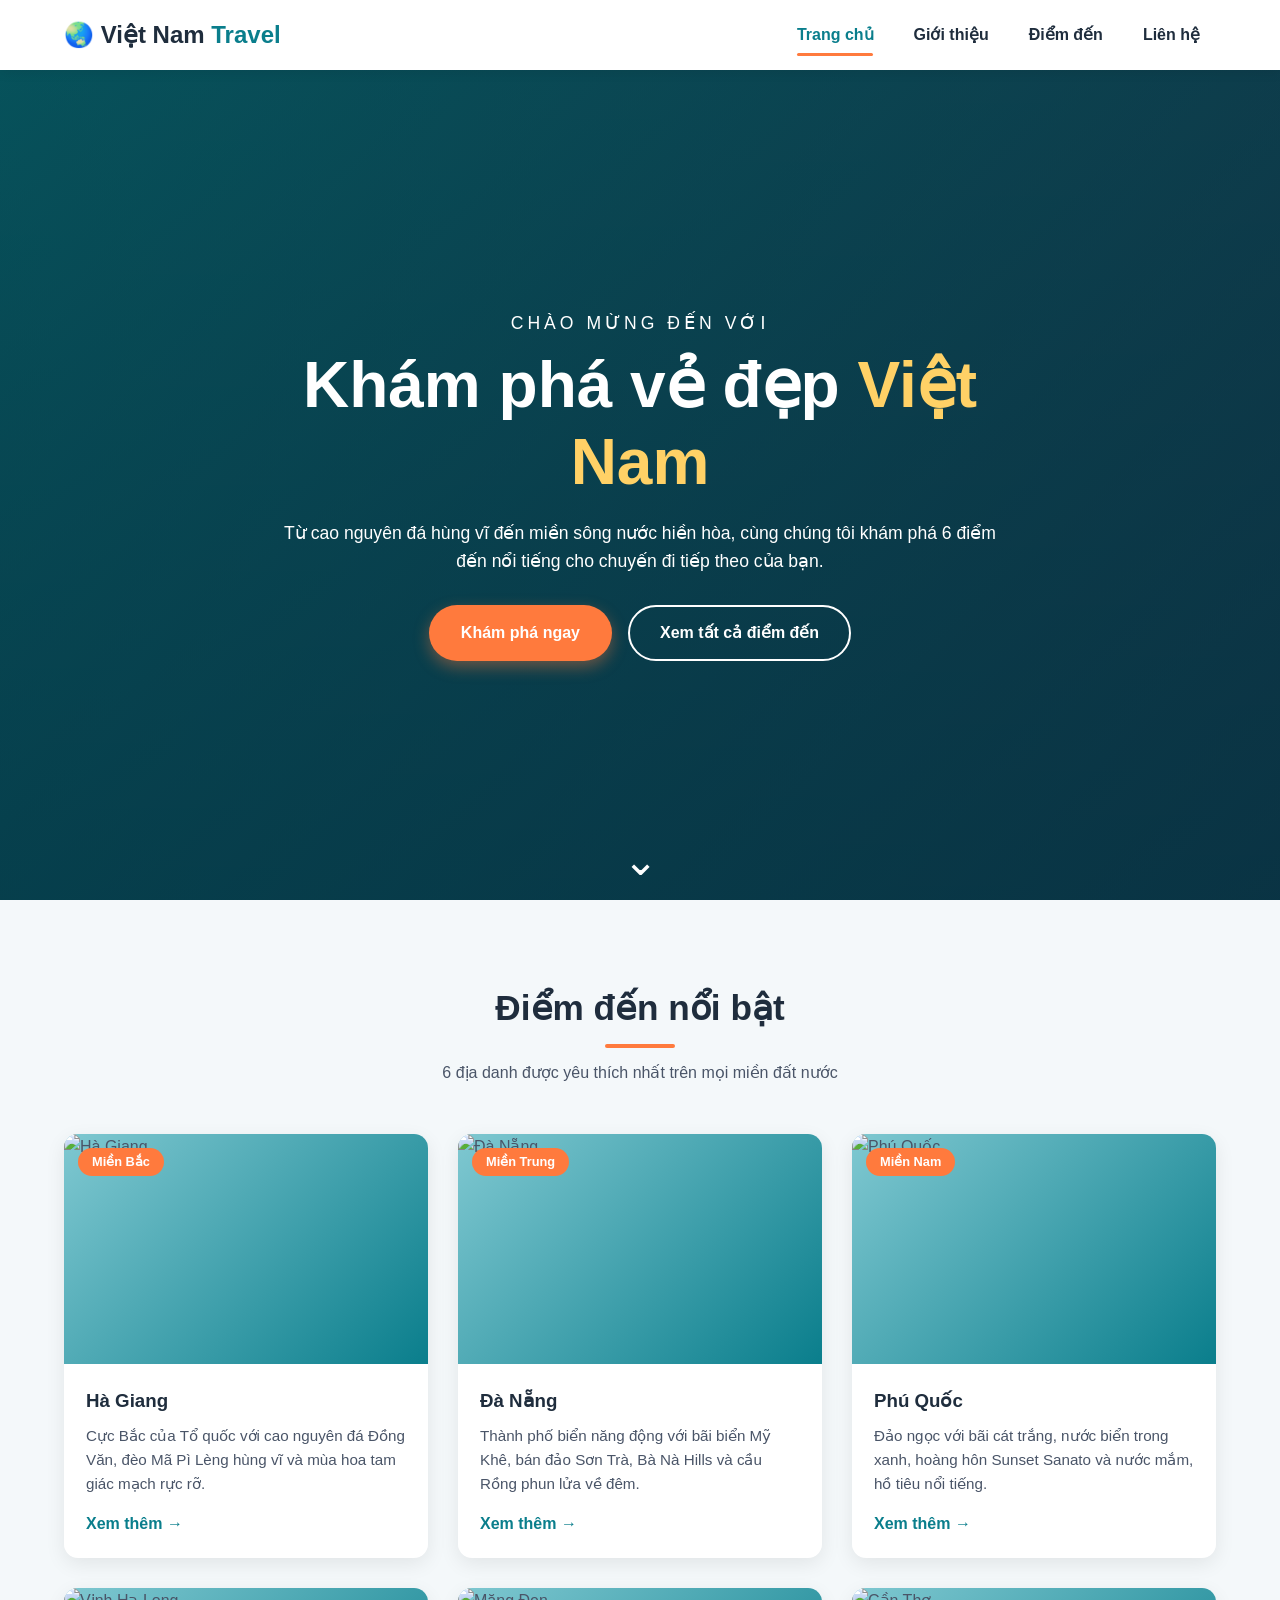
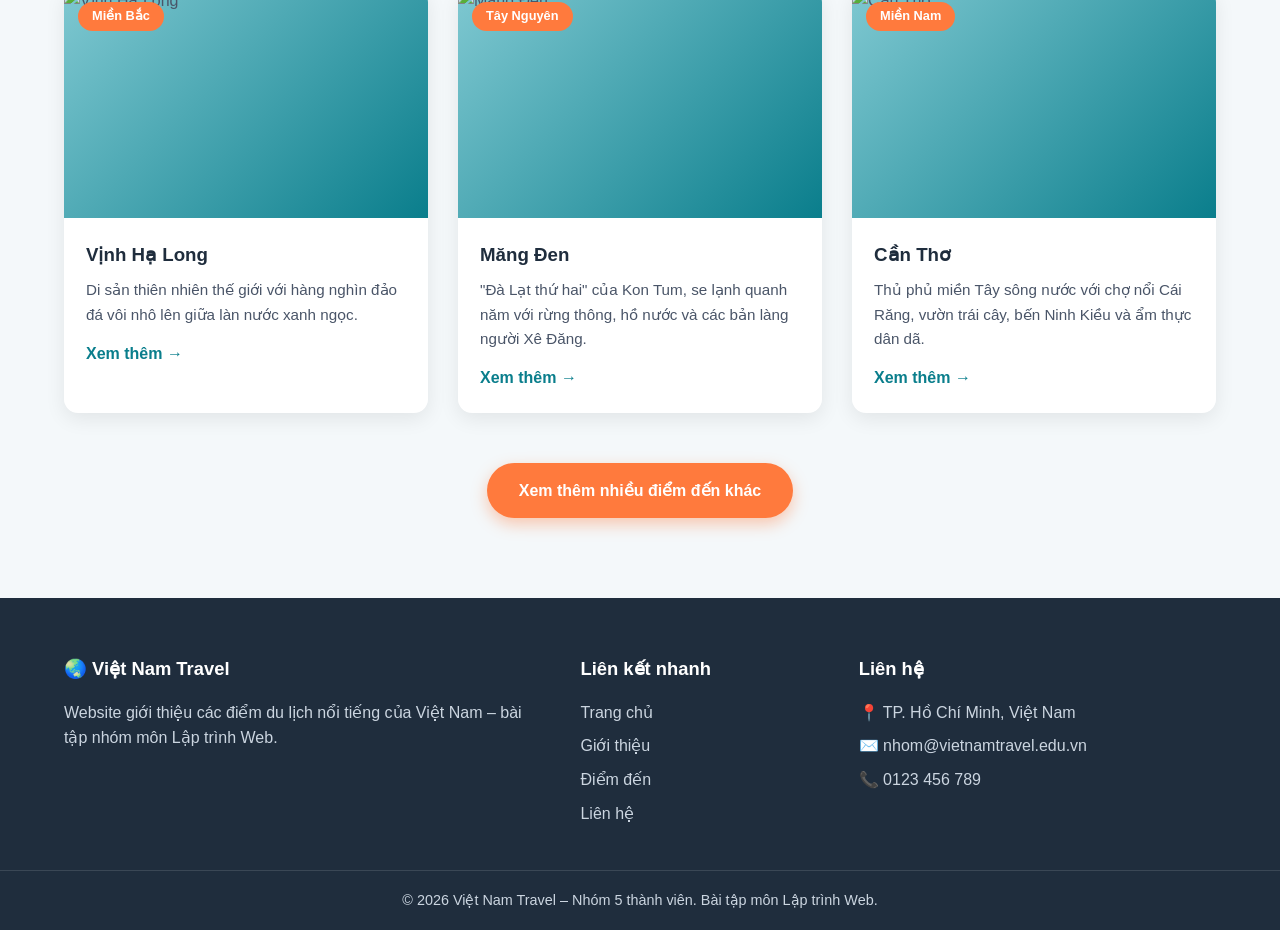
==== web-project/index.html @ 4f4246e4 "rebuild repository structure" ====
<!DOCTYPE html>
<html lang="vi">
<head>
 <meta charset="UTF-8">
 <meta name="viewport" content="width=device-width, initial-scale=1.0">
 <title>Việt Nam Travel - Khám phá 6 điểm đến nổi tiếng</title>
 <link rel="stylesheet" href="css/style.css">
 <link rel="stylesheet" href="css/responsive.css">
</head>
<body>


 <!-- ========== NAVBAR ========== -->
 <header class="navbar">
   <div class="container nav-inner">
     <a href="index.html" class="logo">🌏 Việt Nam <span>Travel</span></a>


     <input type="checkbox" id="nav-toggle" class="nav-toggle">
     <label for="nav-toggle" class="nav-burger" aria-label="Mở menu"><span></span></label>


     <nav class="nav-menu">
       <ul>
         <li><a href="index.html" class="active">Trang chủ</a></li>
         <li><a href="about.html">Giới thiệu</a></li>
         <li><a href="products.html">Điểm đến</a></li>
         <li><a href="contact.html">Liên hệ</a></li>
       </ul>
     </nav>
   </div>
 </header>


 <!-- ========== BANNER ========== -->
 <section class="banner">
   <div class="banner-overlay"></div>
   <div class="banner-content">
     <p class="banner-sub">Chào mừng đến với</p>
     <h1>Khám phá vẻ đẹp <span>Việt Nam</span></h1>
     <p class="banner-desc">Từ cao nguyên đá hùng vĩ đến miền sông nước hiền hòa, cùng chúng tôi khám phá 6 điểm đến nổi tiếng cho chuyến đi tiếp theo của bạn.</p>
     <div class="banner-buttons">
       <a href="#featured" class="btn btn-primary">Khám phá ngay</a>
       <a href="products.html" class="btn btn-outline">Xem tất cả điểm đến</a>
     </div>
   </div>
   <a href="#featured" class="scroll-down" aria-label="Cuộn xuống">&#8964;</a>
 </section>


 <!-- ========== ĐIỂM ĐẾN NỔI BẬT ========== -->
 <section class="section" id="featured">
   <div class="container">
     <div class="section-head">
       <h2>Điểm đến nổi bật</h2>
       <p>6 địa danh được yêu thích nhất trên mọi miền đất nước</p>
     </div>


     <div class="card-grid">


       <article class="card">
         <div class="card-img">
           <img src="images/product-01.jpg" alt="Hà Giang">
           <span class="card-tag">Miền Bắc</span>
         </div>
         <div class="card-body">
           <h3>Hà Giang</h3>
           <p>Cực Bắc của Tổ quốc với cao nguyên đá Đồng Văn, đèo Mã Pì Lèng hùng vĩ và mùa hoa tam giác mạch rực rỡ.</p>
           <a href="products.html" class="card-link">Xem thêm &rarr;</a>
         </div>
       </article>


       <article class="card">
         <div class="card-img">
           <img src="images/product-02.jpg" alt="Đà Nẵng">
           <span class="card-tag">Miền Trung</span>
         </div>
         <div class="card-body">
           <h3>Đà Nẵng</h3>
           <p>Thành phố biển năng động với bãi biển Mỹ Khê, bán đảo Sơn Trà, Bà Nà Hills và cầu Rồng phun lửa về đêm.</p>
           <a href="products.html" class="card-link">Xem thêm &rarr;</a>
         </div>
       </article>


       <article class="card">
         <div class="card-img">
           <img src="images/product-03.jpg" alt="Phú Quốc">
           <span class="card-tag">Miền Nam</span>
         </div>
         <div class="card-body">
           <h3>Phú Quốc</h3>
           <p>Đảo ngọc với bãi cát trắng, nước biển trong xanh, hoàng hôn Sunset Sanato và nước mắm, hồ tiêu nổi tiếng.</p>
           <a href="products.html" class="card-link">Xem thêm &rarr;</a>
         </div>
       </article>


       <article class="card">
         <div class="card-img">
           <img src="images/product-04.jpg" alt="Vịnh Hạ Long">
           <span class="card-tag">Miền Bắc</span>
         </div>
         <div class="card-body">
           <h3>Vịnh Hạ Long</h3>
           <p>Di sản thiên nhiên thế giới với hàng nghìn đảo đá vôi nhô lên giữa làn nước xanh ngọc.</p>
           <a href="products.html" class="card-link">Xem thêm &rarr;</a>
         </div>
       </article>


       <article class="card">
         <div class="card-img">
           <img src="images/product-05.jpg" alt="Măng Đen">
           <span class="card-tag">Tây Nguyên</span>
         </div>
         <div class="card-body">
           <h3>Măng Đen</h3>
           <p>"Đà Lạt thứ hai" của Kon Tum, se lạnh quanh năm với rừng thông, hồ nước và các bản làng người Xê Đăng.</p>
           <a href="products.html" class="card-link">Xem thêm &rarr;</a>
         </div>
       </article>


       <article class="card">
         <div class="card-img">
           <img src="images/product-06.jpg" alt="Cần Thơ">
           <span class="card-tag">Miền Nam</span>
         </div>
         <div class="card-body">
           <h3>Cần Thơ</h3>
           <p>Thủ phủ miền Tây sông nước với chợ nổi Cái Răng, vườn trái cây, bến Ninh Kiều và ẩm thực dân dã.</p>
           <a href="products.html" class="card-link">Xem thêm &rarr;</a>
         </div>
       </article>


     </div>


     <div class="section-more">
       <a href="products.html" class="btn btn-primary">Xem thêm nhiều điểm đến khác</a>
     </div>
   </div>
 </section>


 <!-- ========== FOOTER ========== -->
 <footer class="footer">
   <div class="container footer-grid">
     <div class="footer-col">
       <h4>🌏 Việt Nam Travel</h4>
       <p>Website giới thiệu các điểm du lịch nổi tiếng của Việt Nam – bài tập nhóm môn Lập trình Web.</p>
     </div>
     <div class="footer-col">
       <h4>Liên kết nhanh</h4>
       <ul>
         <li><a href="index.html">Trang chủ</a></li>
         <li><a href="about.html">Giới thiệu</a></li>
         <li><a href="products.html">Điểm đến</a></li>
         <li><a href="contact.html">Liên hệ</a></li>
       </ul>
     </div>
     <div class="footer-col">
       <h4>Liên hệ</h4>
       <ul>
         <li>📍 TP. Hồ Chí Minh, Việt Nam</li>
         <li>✉️ nhom@vietnamtravel.edu.vn</li>
         <li>📞 0123 456 789</li>
       </ul>
     </div>
   </div>
   <div class="footer-bottom">
     <p>&copy; 2026 Việt Nam Travel – Nhóm 5 thành viên. Bài tập môn Lập trình Web.</p>
   </div>
 </footer>


 <script src="https://code.jquery.com/jquery-3.7.1.min.js"></script>
 <script src="js/main.js"></script>
</body>
</html>
---- web-project/css/style.css ----
/* =====================================================
  style.css - Phụ trách: Vy
  Gồm: biến màu, reset, Navbar, Banner, Card, Footer,
       @keyframes & hover.
  Các trang khác (products, about, contact) có thể
  thêm style riêng ở cuối file hoặc dùng lại các class
  chung: .container, .section, .btn, .card...
  ===================================================== */


/* ---------- 1. BIẾN & RESET ---------- */
:root {
 --primary: #0a7e8c;
 --primary-dark: #075e69;
 --accent: #ff7a3d;
 --dark: #1f2d3d;
 --text: #4a5568;
 --light: #f4f8fa;
 --white: #ffffff;
 --radius: 14px;
 --shadow: 0 6px 20px rgba(0, 0, 0, 0.08);
 --shadow-hover: 0 14px 32px rgba(0, 0, 0, 0.18);
 --nav-height: 70px;
}


* {
 margin: 0;
 padding: 0;
 box-sizing: border-box;
}


html {
 scroll-behavior: smooth;
}


body {
 font-family: "Segoe UI", Roboto, Arial, sans-serif;
 color: var(--text);
 line-height: 1.6;
 background: var(--white);
}


img { max-width: 100%; display: block; }
a { text-decoration: none; color: inherit; }
ul { list-style: none; }


.container {
 width: 90%;
 max-width: 1200px;
 margin: 0 auto;
}


/* ---------- 2. NAVBAR ---------- */
.navbar {
 position: sticky;
 top: 0;
 z-index: 1000;
 height: var(--nav-height);
 background: var(--white);
 box-shadow: 0 2px 12px rgba(0, 0, 0, 0.08);
 animation: slideDown 0.6s ease both;
}


.nav-inner {
 height: 100%;
 display: flex;
 align-items: center;
 justify-content: space-between;
}


.logo {
 font-size: 1.5rem;
 font-weight: 700;
 color: var(--dark);
 transition: transform 0.3s;
}
.logo span { color: var(--primary); }
.logo:hover { transform: scale(1.05); }


.nav-menu ul {
 display: flex;
 gap: 8px;
}


.nav-menu a {
 position: relative;
 display: block;
 padding: 8px 16px;
 font-weight: 600;
 color: var(--dark);
 transition: color 0.3s;
}


/* gạch chân chạy ra khi hover */
.nav-menu a::after {
 content: "";
 position: absolute;
 left: 50%;
 bottom: 0;
 width: 0;
 height: 3px;
 background: var(--accent);
 border-radius: 3px;
 transition: width 0.3s, left 0.3s;
}
.nav-menu a:hover,
.nav-menu a.active { color: var(--primary); }
.nav-menu a:hover::after,
.nav-menu a.active::after {
 width: 70%;
 left: 15%;
}


/* nút hamburger (CSS thuần, không cần JS) */
.nav-toggle { display: none; }
.nav-burger {
 display: none;
 cursor: pointer;
 width: 30px;
 height: 22px;
 position: relative;
}
.nav-burger span,
.nav-burger span::before,
.nav-burger span::after {
 content: "";
 position: absolute;
 left: 0;
 width: 100%;
 height: 3px;
 background: var(--dark);
 border-radius: 3px;
 transition: transform 0.3s, top 0.3s, background 0.3s;
}
.nav-burger span { top: 9px; }
.nav-burger span::before { top: -9px; }
.nav-burger span::after { top: 9px; }


.nav-toggle:checked + .nav-burger span { background: transparent; }
.nav-toggle:checked + .nav-burger span::before { top: 0; transform: rotate(45deg); }
.nav-toggle:checked + .nav-burger span::after { top: 0; transform: rotate(-45deg); }


/* ---------- 3. BUTTON ---------- */
.btn {
 display: inline-block;
 padding: 13px 30px;
 border-radius: 50px;
 font-weight: 600;
 border: 2px solid transparent;
 cursor: pointer;
 transition: transform 0.3s, box-shadow 0.3s, background 0.3s, color 0.3s;
}
.btn:hover { transform: translateY(-4px); }


.btn-primary {
 background: var(--accent);
 color: var(--white);
 box-shadow: 0 6px 16px rgba(255, 122, 61, 0.4);
}
.btn-primary:hover {
 background: #ff6a24;
 box-shadow: 0 10px 22px rgba(255, 122, 61, 0.55);
}


.btn-outline {
 border-color: var(--white);
 color: var(--white);
}
.btn-outline:hover {
 background: var(--white);
 color: var(--primary-dark);
}


/* ---------- 4. BANNER ---------- */
.banner {
 position: relative;
 min-height: calc(100vh - var(--nav-height));
 display: flex;
 align-items: center;
 justify-content: center;
 text-align: center;
 overflow: hidden;
 color: var(--white);
 /* nền dự phòng nếu chưa có ảnh banner.jpg */
 background: linear-gradient(135deg, #0a7e8c, #1b4965);
}


/* ảnh banner phóng to chậm (Ken Burns) */
.banner::before {
 content: "";
 position: absolute;
 inset: 0;
 background: url("../images/banner.jpg") center / cover no-repeat;
 animation: zoomSlow 18s ease-in-out infinite alternate;
}


.banner-overlay {
 position: absolute;
 inset: 0;
 background: linear-gradient(180deg, rgba(0, 0, 0, 0.35), rgba(0, 40, 50, 0.65));
}


.banner-content {
 position: relative;
 z-index: 2;
 max-width: 780px;
 padding: 40px 20px;
}


.banner-sub {
 font-size: 1.1rem;
 letter-spacing: 4px;
 text-transform: uppercase;
 opacity: 0;
 animation: fadeInUp 0.9s ease 0.2s forwards;
}


.banner h1 {
 font-size: clamp(2.2rem, 6vw, 4rem);
 line-height: 1.2;
 margin: 10px 0 18px;
 opacity: 0;
 animation: fadeInUp 0.9s ease 0.5s forwards;
}
.banner h1 span { color: #ffd166; }


.banner-desc {
 font-size: 1.1rem;
 margin-bottom: 30px;
 opacity: 0;
 animation: fadeInUp 0.9s ease 0.8s forwards;
}


.banner-buttons {
 display: flex;
 flex-wrap: wrap;
 gap: 16px;
 justify-content: center;
 opacity: 0;
 animation: fadeInUp 0.9s ease 1.1s forwards;
}


.banner-buttons .btn-primary { animation: pulse 2.4s ease-in-out 2.2s infinite; }


.scroll-down {
 position: absolute;
 bottom: 18px;
 left: 50%;
 z-index: 2;
 transform: translateX(-50%);
 font-size: 2.6rem;
 line-height: 1;
 color: var(--white);
 animation: bounce 1.8s ease-in-out infinite;
}


/* ---------- 5. SECTION & CARD ---------- */
.section { padding: 80px 0; background: var(--light); }


.section-head {
 text-align: center;
 margin-bottom: 48px;
}
.section-head h2 {
 position: relative;
 display: inline-block;
 font-size: 2.2rem;
 color: var(--dark);
 padding-bottom: 12px;
}
.section-head h2::after {
 content: "";
 position: absolute;
 left: 50%;
 bottom: 0;
 width: 70px;
 height: 4px;
 background: var(--accent);
 border-radius: 4px;
 transform: translateX(-50%);
}
.section-head p { margin-top: 12px; }


.card-grid {
 display: grid;
 grid-template-columns: repeat(3, 1fr);
 gap: 30px;
}


.card {
 background: var(--white);
 border-radius: var(--radius);
 overflow: hidden;
 box-shadow: var(--shadow);
 transition: transform 0.35s, box-shadow 0.35s;
 opacity: 0;
 animation: fadeInUp 0.8s ease forwards;
}
/* hiện lần lượt từng thẻ */
.card:nth-child(1) { animation-delay: 0.1s; }
.card:nth-child(2) { animation-delay: 0.25s; }
.card:nth-child(3) { animation-delay: 0.4s; }
.card:nth-child(4) { animation-delay: 0.55s; }
.card:nth-child(5) { animation-delay: 0.7s; }
.card:nth-child(6) { animation-delay: 0.85s; }


.card:hover {
 transform: translateY(-10px);
 box-shadow: var(--shadow-hover);
}


.card-img {
 position: relative;
 height: 230px;
 overflow: hidden;
 background: linear-gradient(135deg, #7fc8d1, #0a7e8c); /* nền khi chưa có ảnh */
}
.card-img img {
 width: 100%;
 height: 100%;
 object-fit: cover;
 transition: transform 0.6s;
}
.card:hover .card-img img { transform: scale(1.12) rotate(1deg); }


.card-tag {
 position: absolute;
 top: 14px;
 left: 14px;
 padding: 4px 14px;
 border-radius: 50px;
 font-size: 0.8rem;
 font-weight: 600;
 background: var(--accent);
 color: var(--white);
}


.card-body { padding: 22px; }
.card-body h3 {
 color: var(--dark);
 margin-bottom: 8px;
 transition: color 0.3s;
}
.card:hover .card-body h3 { color: var(--primary); }
.card-body p { font-size: 0.95rem; margin-bottom: 14px; }


.card-link {
 display: inline-block;
 font-weight: 600;
 color: var(--primary);
 transition: transform 0.3s, color 0.3s;
}
.card-link:hover {
 color: var(--accent);
 transform: translateX(6px);
}


.section-more { text-align: center; margin-top: 50px; }


/* ---------- 6. FOOTER ---------- */
.footer {
 background: var(--dark);
 color: #cbd5e0;
}


.footer-grid {
 display: grid;
 grid-template-columns: 2fr 1fr 1.5fr;
 gap: 40px;
 padding: 56px 0 36px;
}


.footer-col h4 {
 color: var(--white);
 font-size: 1.15rem;
 margin-bottom: 16px;
}
.footer-col li { margin-bottom: 8px; }


.footer-col a {
 display: inline-block;
 transition: color 0.3s, transform 0.3s;
}
.footer-col a:hover {
 color: var(--accent);
 transform: translateX(6px);
}


.footer-bottom {
 text-align: center;
 padding: 18px 0;
 font-size: 0.9rem;
 border-top: 1px solid rgba(255, 255, 255, 0.12);
}


/* ---------- 7. KEYFRAMES ---------- */
@keyframes fadeInUp {
 from { opacity: 0; transform: translateY(40px); }
 to   { opacity: 1; transform: translateY(0); }
}


@keyframes slideDown {
 from { transform: translateY(-100%); }
 to   { transform: translateY(0); }
}


@keyframes zoomSlow {
 from { transform: scale(1); }
 to   { transform: scale(1.15); }
}


@keyframes bounce {
 0%, 100% { transform: translate(-50%, 0); }
 50%      { transform: translate(-50%, 12px); }
}


@keyframes pulse {
 0%, 100% { box-shadow: 0 6px 16px rgba(255, 122, 61, 0.4); }
 50%      { box-shadow: 0 0 0 14px rgba(255, 122, 61, 0); }
}


/* ---------- 8. NAVBAR TRÊN MOBILE (tối thiểu để menu dùng được) ----------
  Minh có thể chuyển/mở rộng phần này sang responsive.css */
@media (max-width: 768px) {
 .nav-burger { display: block; }


 .nav-menu {
   position: absolute;
   top: var(--nav-height);
   left: 0;
   width: 100%;
   background: var(--white);
   box-shadow: 0 10px 14px rgba(0, 0, 0, 0.08);
   max-height: 0;
   overflow: hidden;
   transition: max-height 0.4s ease;
 }
 .nav-menu ul {
   flex-direction: column;
   gap: 0;
   padding: 8px 0;
 }
 .nav-menu a { padding: 14px 24px; }
 .nav-toggle:checked ~ .nav-menu { max-height: 400px; }
}
---- web-project/css/responsive.css ----
/* =====================================================
  responsive.css - Phụ trách: Minh
  Viết quy tắc cho: desktop (>1024px), tablet (<=1024px),
  mobile (<=768px, <=480px).
  Lưu ý: Vy đã viết sẵn menu hamburger tối thiểu ở cuối
  style.css (mục 8) - Minh có thể chuyển về đây.
  ===================================================== */


/* TABLET */
@media (max-width: 1024px) {
 /* TODO (Minh) */
}


/* MOBILE */
@media (max-width: 768px) {
 /* TODO (Minh) */
}


/* MOBILE NHỎ */
@media (max-width: 480px) {
 /* TODO (Minh) */
}
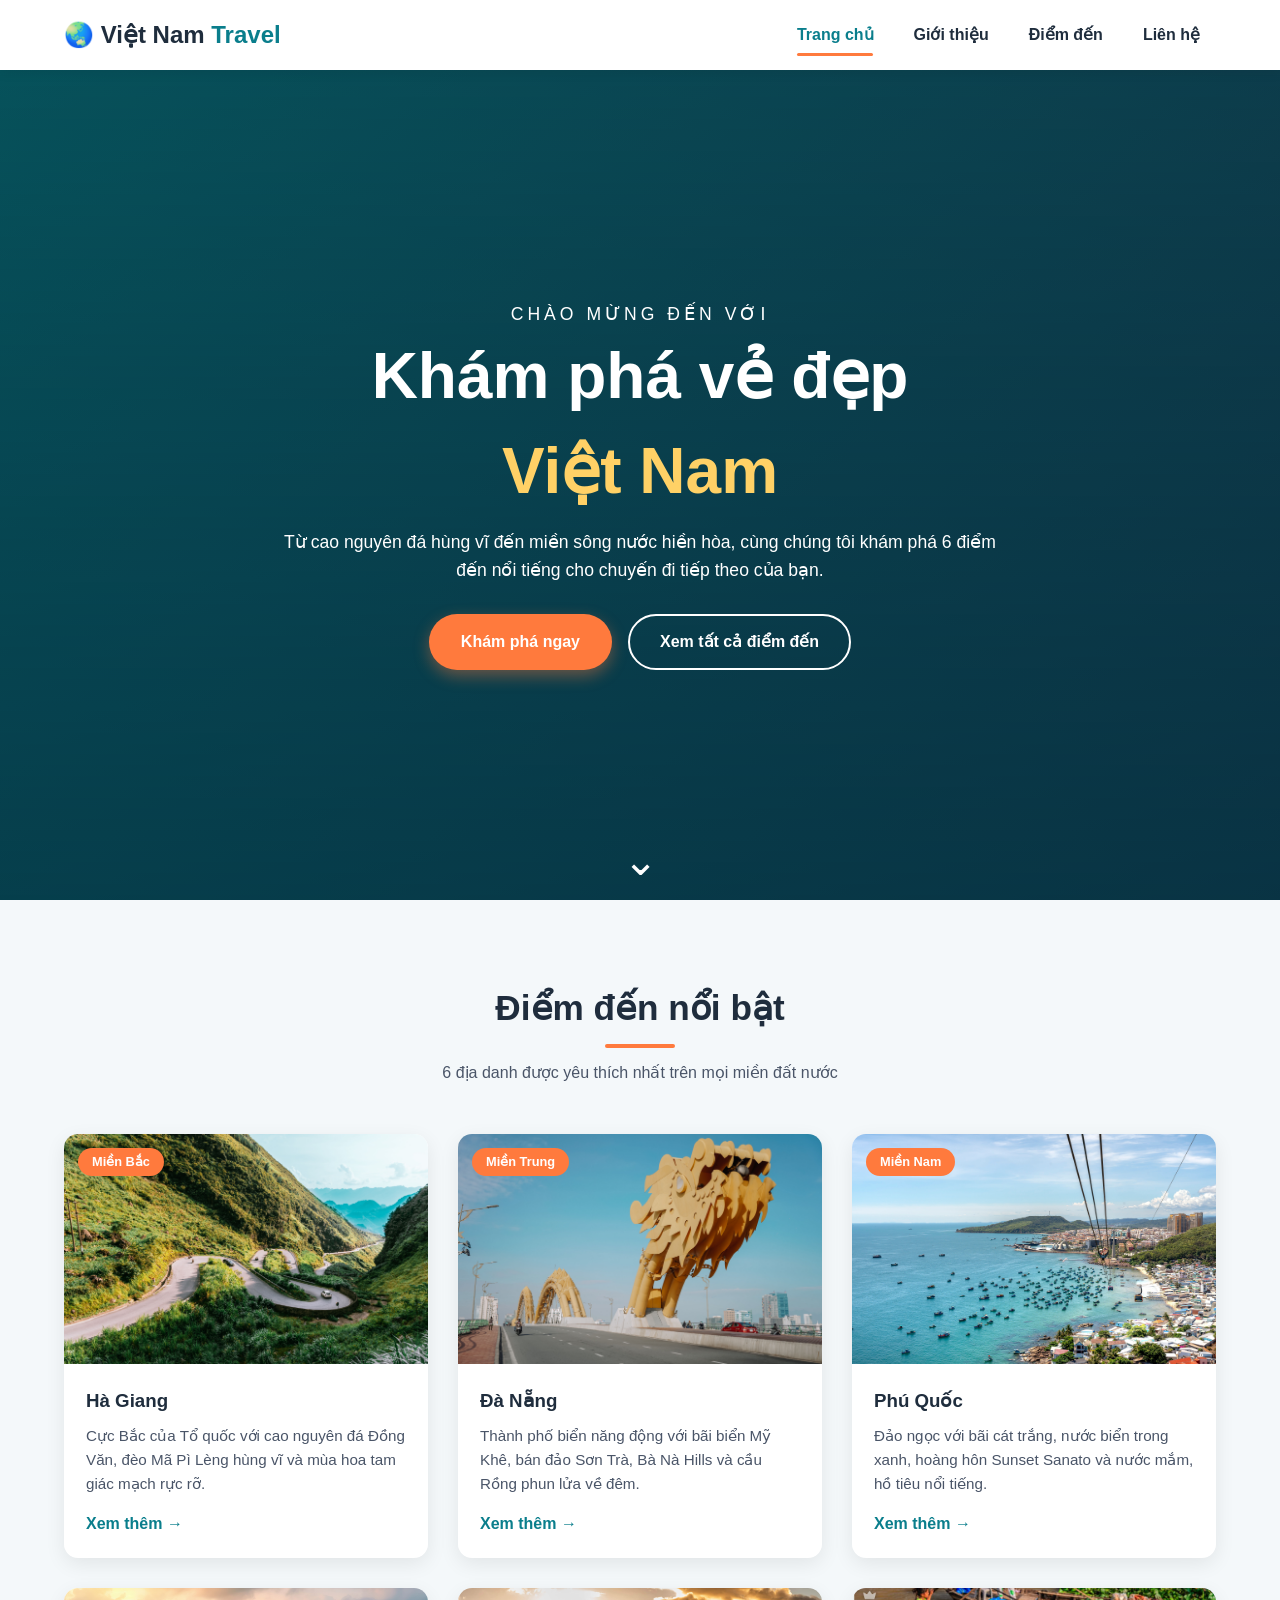
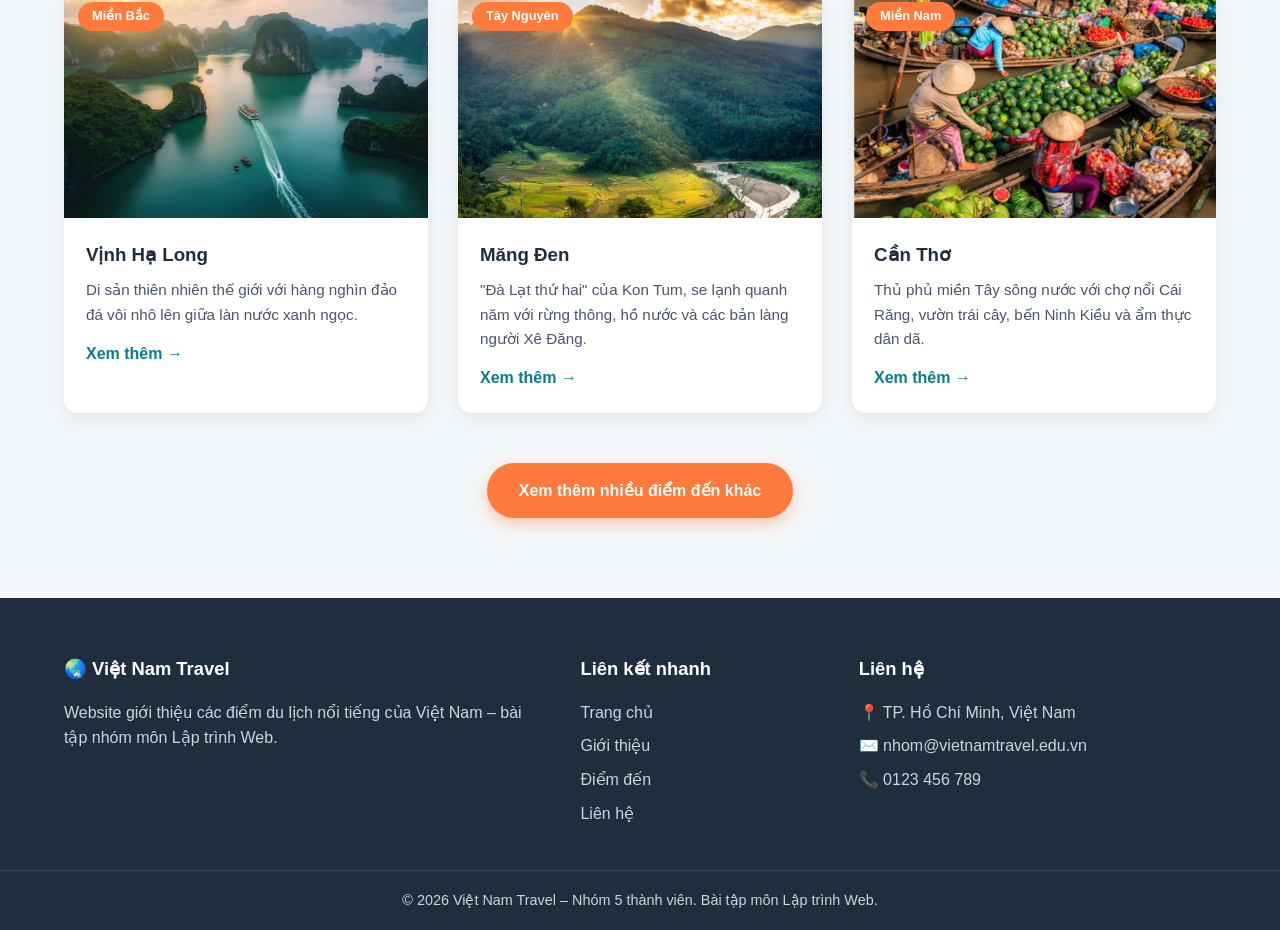
==== commit 92a15a38: "chinh sua index, style.css va add images" ====
--- a/web-project/index.html
+++ b/web-project/index.html
@@ -34,10 +34,14 @@
 
  <!-- ========== BANNER ========== -->
  <section class="banner">
+    <video class="banner-video" autoplay muted loop playsinline poster="images/banner.jpg">
+        <source src="images/banner-video.mp4" type="video/mp4">
+    </video>
    <div class="banner-overlay"></div>
    <div class="banner-content">
      <p class="banner-sub">Chào mừng đến với</p>
-     <h1>Khám phá vẻ đẹp <span>Việt Nam</span></h1>
+     <h1>Khám phá vẻ đẹp</h1> 
+    <h1><span>Việt Nam</span></h1>
      <p class="banner-desc">Từ cao nguyên đá hùng vĩ đến miền sông nước hiền hòa, cùng chúng tôi khám phá 6 điểm đến nổi tiếng cho chuyến đi tiếp theo của bạn.</p>
      <div class="banner-buttons">
        <a href="#featured" class="btn btn-primary">Khám phá ngay</a>
--- a/web-project/css/style.css
+++ b/web-project/css/style.css
@@ -202,20 +202,31 @@
  background: linear-gradient(135deg, #0a7e8c, #1b4965);
 }
 
+.banner-video {
+  position: absolute;
+  inset: 0;
+  width: 100%;
+  height: 100%;
+  object-fit: cover;
+  z-index: 0;
+  pointer-events: none;
+}
 
 /* ảnh banner phóng to chậm (Ken Burns) */
-.banner::before {
+/*.banner::before {
  content: "";
  position: absolute;
  inset: 0;
  background: url("../images/banner.jpg") center / cover no-repeat;
  animation: zoomSlow 18s ease-in-out infinite alternate;
 }
+ */
 
 
 .banner-overlay {
  position: absolute;
  inset: 0;
+ z-index: 1;
  background: linear-gradient(180deg, rgba(0, 0, 0, 0.35), rgba(0, 40, 50, 0.65));
 }
 
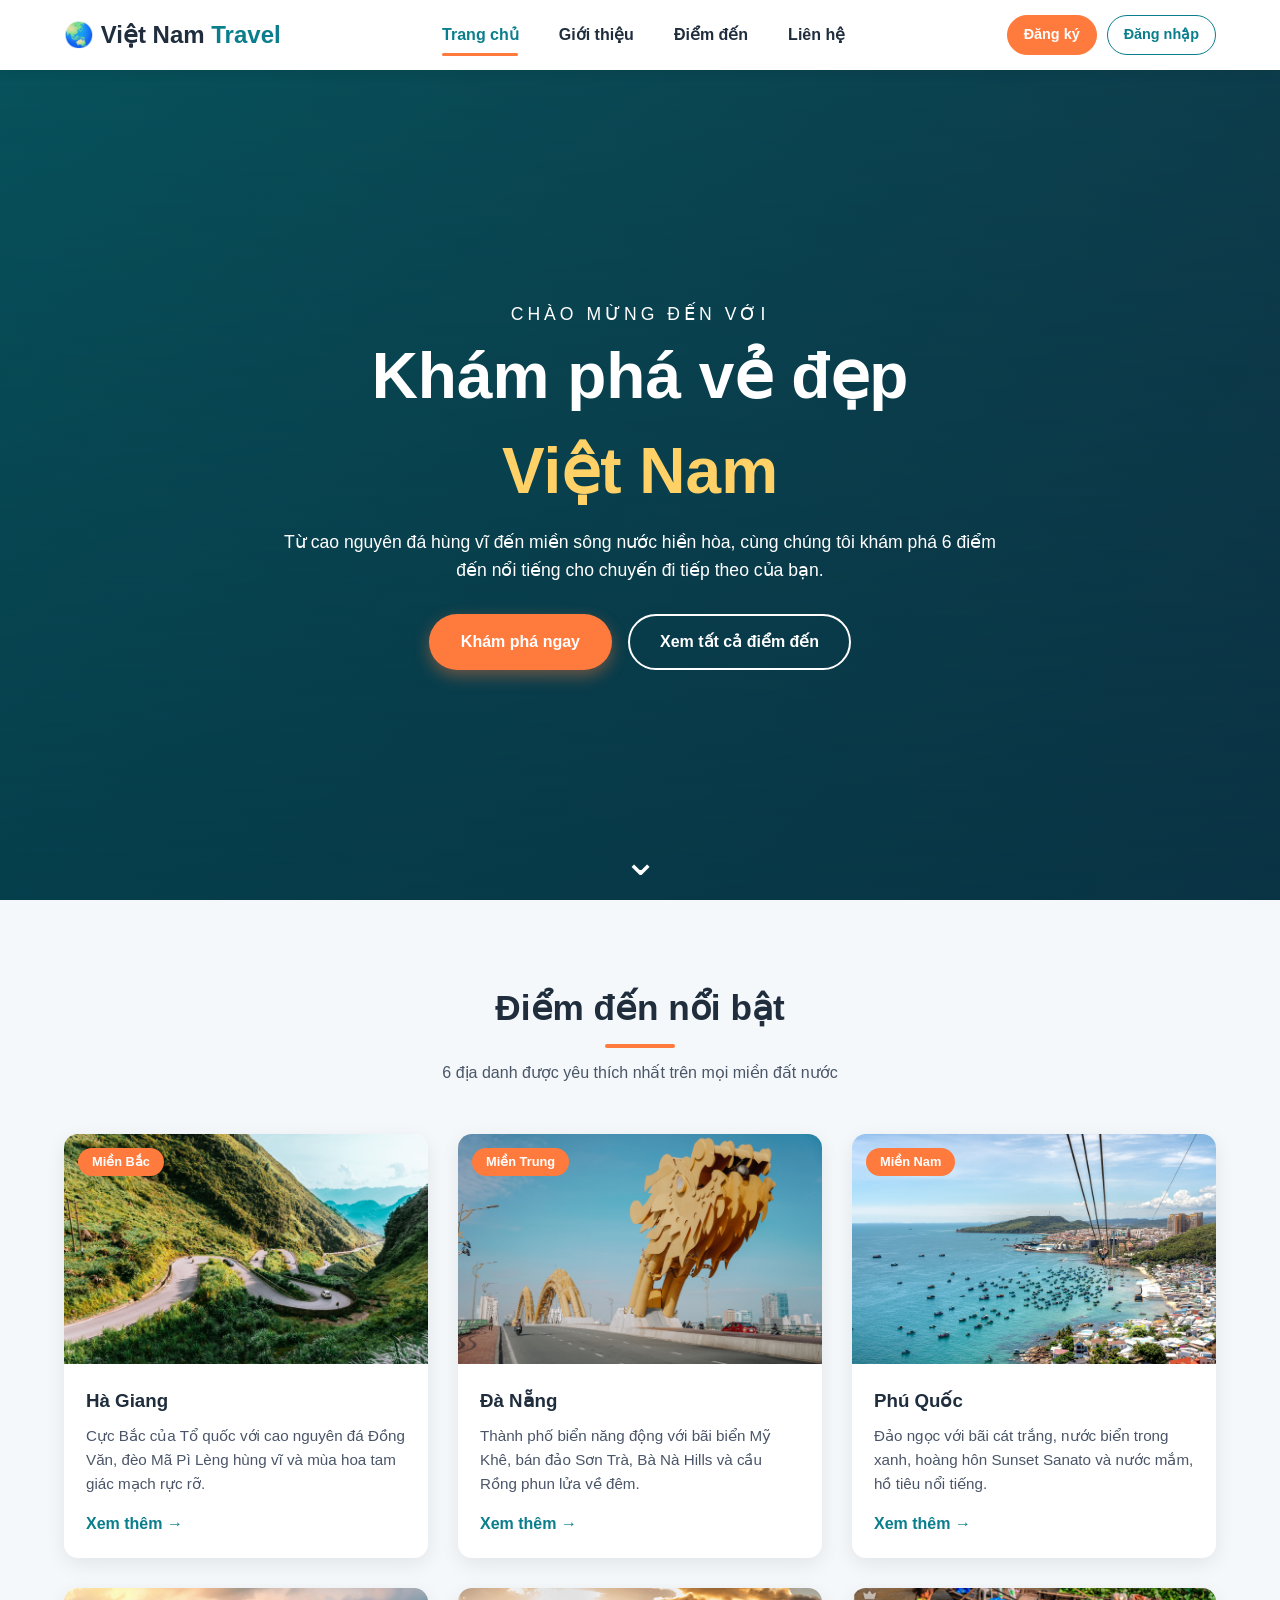
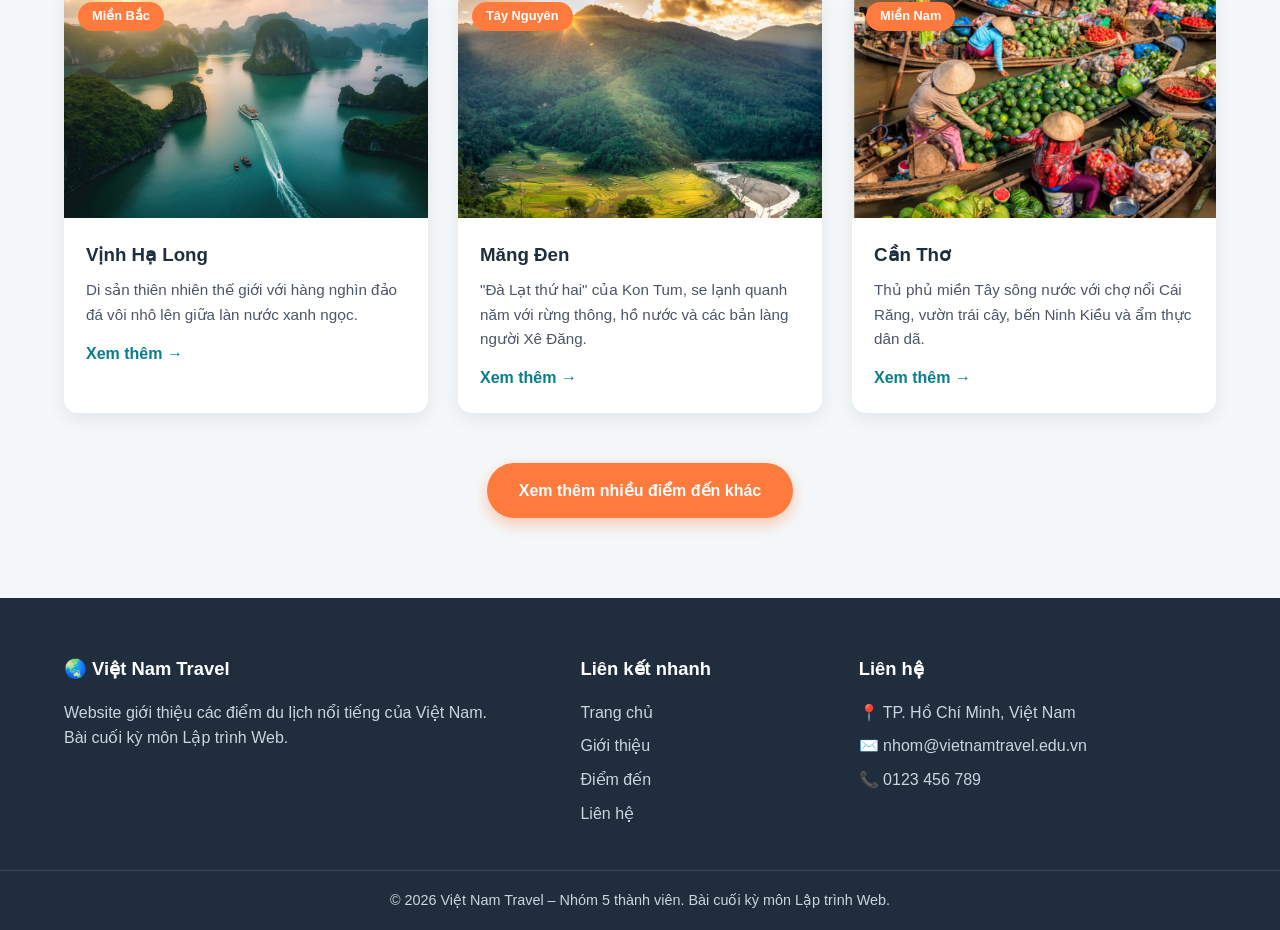
==== commit 237ad349: "them dang ki, dang nhap vao giao dien" ====
--- a/web-project/index.html
+++ b/web-project/index.html
@@ -28,6 +28,11 @@
          <li><a href="contact.html">Liên hệ</a></li>
        </ul>
      </nav>
+     
+     <div class="nav-auth">
+       <a href="contact.html#register" class="btn-auth btn-register">Đăng ký</a>
+       <a href="contact.html#login" class="btn-auth btn-login">Đăng nhập</a>
+     </div>
    </div>
  </header>
 
@@ -157,7 +162,8 @@
    <div class="container footer-grid">
      <div class="footer-col">
        <h4>🌏 Việt Nam Travel</h4>
-       <p>Website giới thiệu các điểm du lịch nổi tiếng của Việt Nam – bài tập nhóm môn Lập trình Web.</p>
+       <p>Website giới thiệu các điểm du lịch nổi tiếng của Việt Nam.</p>
+       <p>Bài cuối kỳ môn Lập trình Web.</p>
      </div>
      <div class="footer-col">
        <h4>Liên kết nhanh</h4>
@@ -178,7 +184,7 @@
      </div>
    </div>
    <div class="footer-bottom">
-     <p>&copy; 2026 Việt Nam Travel – Nhóm 5 thành viên. Bài tập môn Lập trình Web.</p>
+     <p>&copy; 2026 Việt Nam Travel – Nhóm 5 thành viên. Bài cuối kỳ môn Lập trình Web.</p>
    </div>
  </footer>
 
--- a/web-project/css/style.css
+++ b/web-project/css/style.css
@@ -185,6 +185,54 @@
 .btn-outline:hover {
  background: var(--white);
  color: var(--primary-dark);
+}
+
+/*ĐĂNG KÍ - ĐĂNG NHẬP*/
+.nav-inner {
+  display: flex;
+  align-items: center;
+  justify-content: space-between;
+  gap: 16px;
+}
+
+.nav-auth {
+  display: flex;
+  align-items: center;
+  gap: 10px;
+  flex-shrink: 0;
+}
+
+.btn-auth {
+  display: inline-block;
+  padding: 7px 16px;
+  border-radius: 999px;
+  font-size: 0.9rem;
+  font-weight: 600;
+  text-decoration: none;
+  transition: all 0.25s ease;
+  white-space: nowrap;
+}
+
+.btn-register {
+  background: var(--accent);
+  color: var(--white);
+  border: 1.5px solid var(--accent);
+}
+
+.btn-register:hover {
+  opacity: 0.92;
+  transform: translateY(-1px);
+}
+
+.btn-login {
+  background: transparent;
+  color: var(--primary);
+  border: 1.5px solid var(--primary);
+}
+
+.btn-login:hover {
+  background: var(--primary);
+  color: var(--white);
 }
 
 
